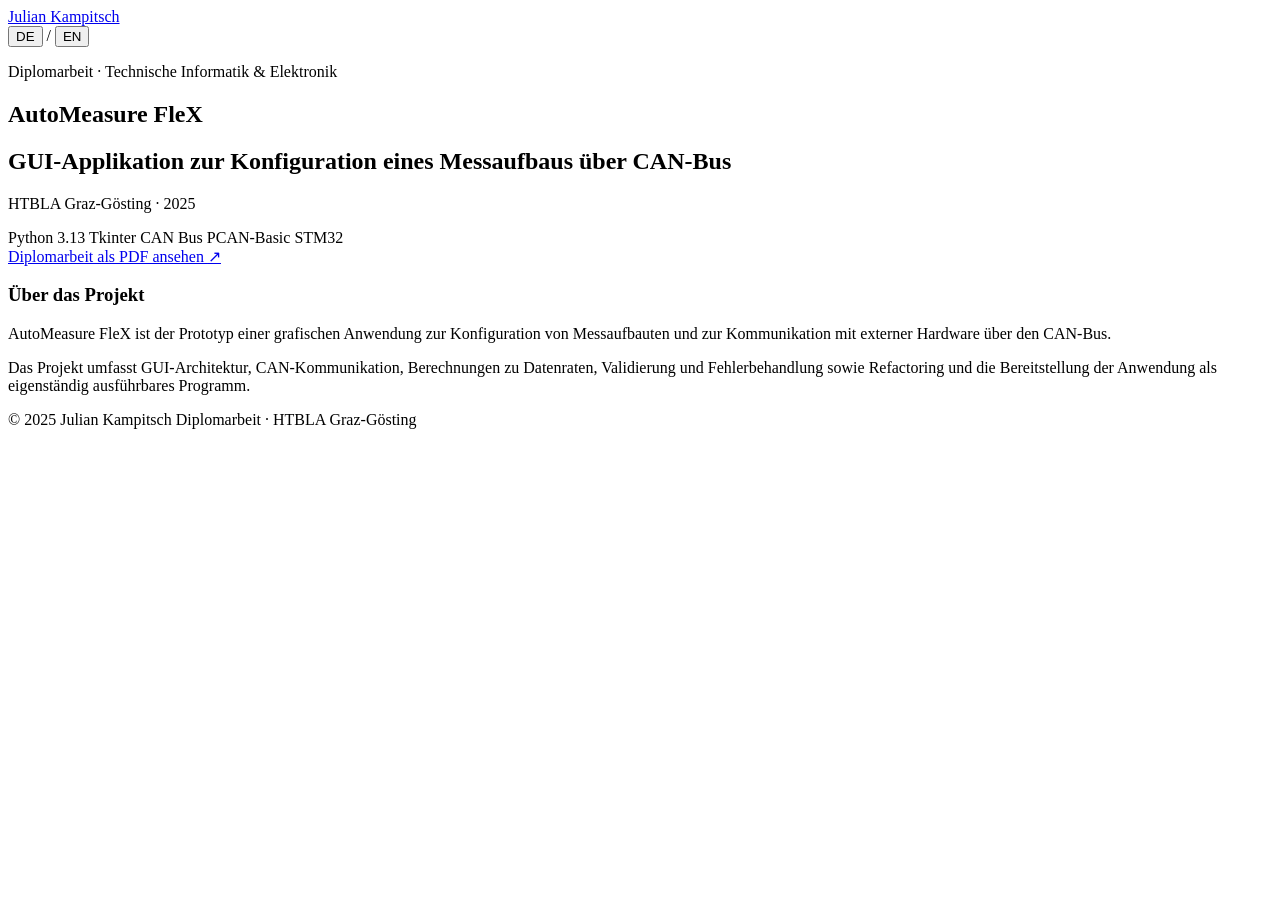
==== index.html @ 637b9cd3 "Update index.html" ====
<!DOCTYPE html>
<html lang="de">
<head>
    <meta charset="UTF-8">
    <meta name="viewport" content="width=device-width, initial-scale=1.0">

    <title>AutoMeasure FleX · Julian Kampitsch</title>

    <meta
        name="description"
        content="AutoMeasure FleX – GUI-Applikation zur Konfiguration eines Messaufbaus über CAN-Bus. HTL-Kolleg-Diplomarbeit von Julian Kampitsch."
    >

    <link rel="stylesheet" href="style.css">
</head>

<body>

    <main class="page">

        <header class="header">
            <a class="name" href="../">Julian Kampitsch</a>

            <nav class="language-switch" aria-label="Sprache auswählen">
                <button class="lang-btn active" data-lang="de">DE</button>
                <span>/</span>
                <button class="lang-btn" data-lang="en">EN</button>
            </nav>
        </header>


        <section class="hero">

            <p class="eyebrow"
               data-de="Diplomarbeit · Technische Informatik & Elektronik"
               data-en="Diploma thesis · Computer Engineering & Electronics">
                Diplomarbeit · Technische Informatik & Elektronik
            </p>

            <h1>AutoMeasure FleX</h1>

            <h2
                data-de="GUI-Applikation zur Konfiguration eines Messaufbaus über CAN-Bus"
                data-en="GUI Application for Configuring a Measurement Setup via CAN Bus">
                GUI-Applikation zur Konfiguration eines Messaufbaus über CAN-Bus
            </h2>

            <p class="meta">
                HTBLA Graz-Gösting · 2025
            </p>

            <div class="tech-stack" aria-label="Verwendete Technologien">
                <span>Python 3.13</span>
                <span>Tkinter</span>
                <span>CAN Bus</span>
                <span>PCAN-Basic</span>
                <span>STM32</span>
            </div>

            <a
                class="pdf-button"
                href="AutoMeasure_FleX_Julian_Kampitsch.pdf"
                target="_blank"
                rel="noopener"
            >
                <span
                    data-de="Diplomarbeit als PDF ansehen"
                    data-en="View thesis as PDF">
                    Diplomarbeit als PDF ansehen
                </span>
                <span class="arrow">↗</span>
            </a>

        </section>


        <section class="about">

            <h3
                data-de="Über das Projekt"
                data-en="About the project">
                Über das Projekt
            </h3>

            <p
                data-de="AutoMeasure FleX ist der Prototyp einer grafischen Anwendung zur Konfiguration von Messaufbauten und zur Kommunikation mit externer Hardware über den CAN-Bus."
                data-en="AutoMeasure FleX is a prototype graphical application for configuring measurement setups and communicating with external hardware via the CAN bus.">
                AutoMeasure FleX ist der Prototyp einer grafischen Anwendung
                zur Konfiguration von Messaufbauten und zur Kommunikation mit
                externer Hardware über den CAN-Bus.
            </p>

            <p
                data-de="Das Projekt umfasst GUI-Architektur, CAN-Kommunikation, Berechnungen zu Datenraten, Validierung und Fehlerbehandlung sowie Refactoring und die Bereitstellung der Anwendung als eigenständig ausführbares Programm."
                data-en="The project covers GUI architecture, CAN communication, data-rate calculations, validation and error handling, refactoring, and packaging the application as a standalone executable.">
                Das Projekt umfasst GUI-Architektur, CAN-Kommunikation,
                Berechnungen zu Datenraten, Validierung und Fehlerbehandlung
                sowie Refactoring und die Bereitstellung der Anwendung als
                eigenständig ausführbares Programm.
            </p>

        </section>


        <footer>
            <span>© 2025 Julian Kampitsch</span>

            <span
                data-de="Diplomarbeit · HTBLA Graz-Gösting"
                data-en="Diploma thesis · HTBLA Graz-Gösting">
                Diplomarbeit · HTBLA Graz-Gösting
            </span>
        </footer>

    </main>


    <script>
        const buttons = document.querySelectorAll(".lang-btn");
        const translatedElements = document.querySelectorAll("[data-de][data-en]");

        function setLanguage(language) {
            document.documentElement.lang = language;

            translatedElements.forEach(element => {
                element.textContent = element.dataset[language];
            });

            buttons.forEach(button => {
                button.classList.toggle(
                    "active",
                    button.dataset.lang === language
                );
            });
        }

        buttons.forEach(button => {
            button.addEventListener("click", () => {
                setLanguage(button.dataset.lang);
            });
        });
    </script>

</body>
</html>
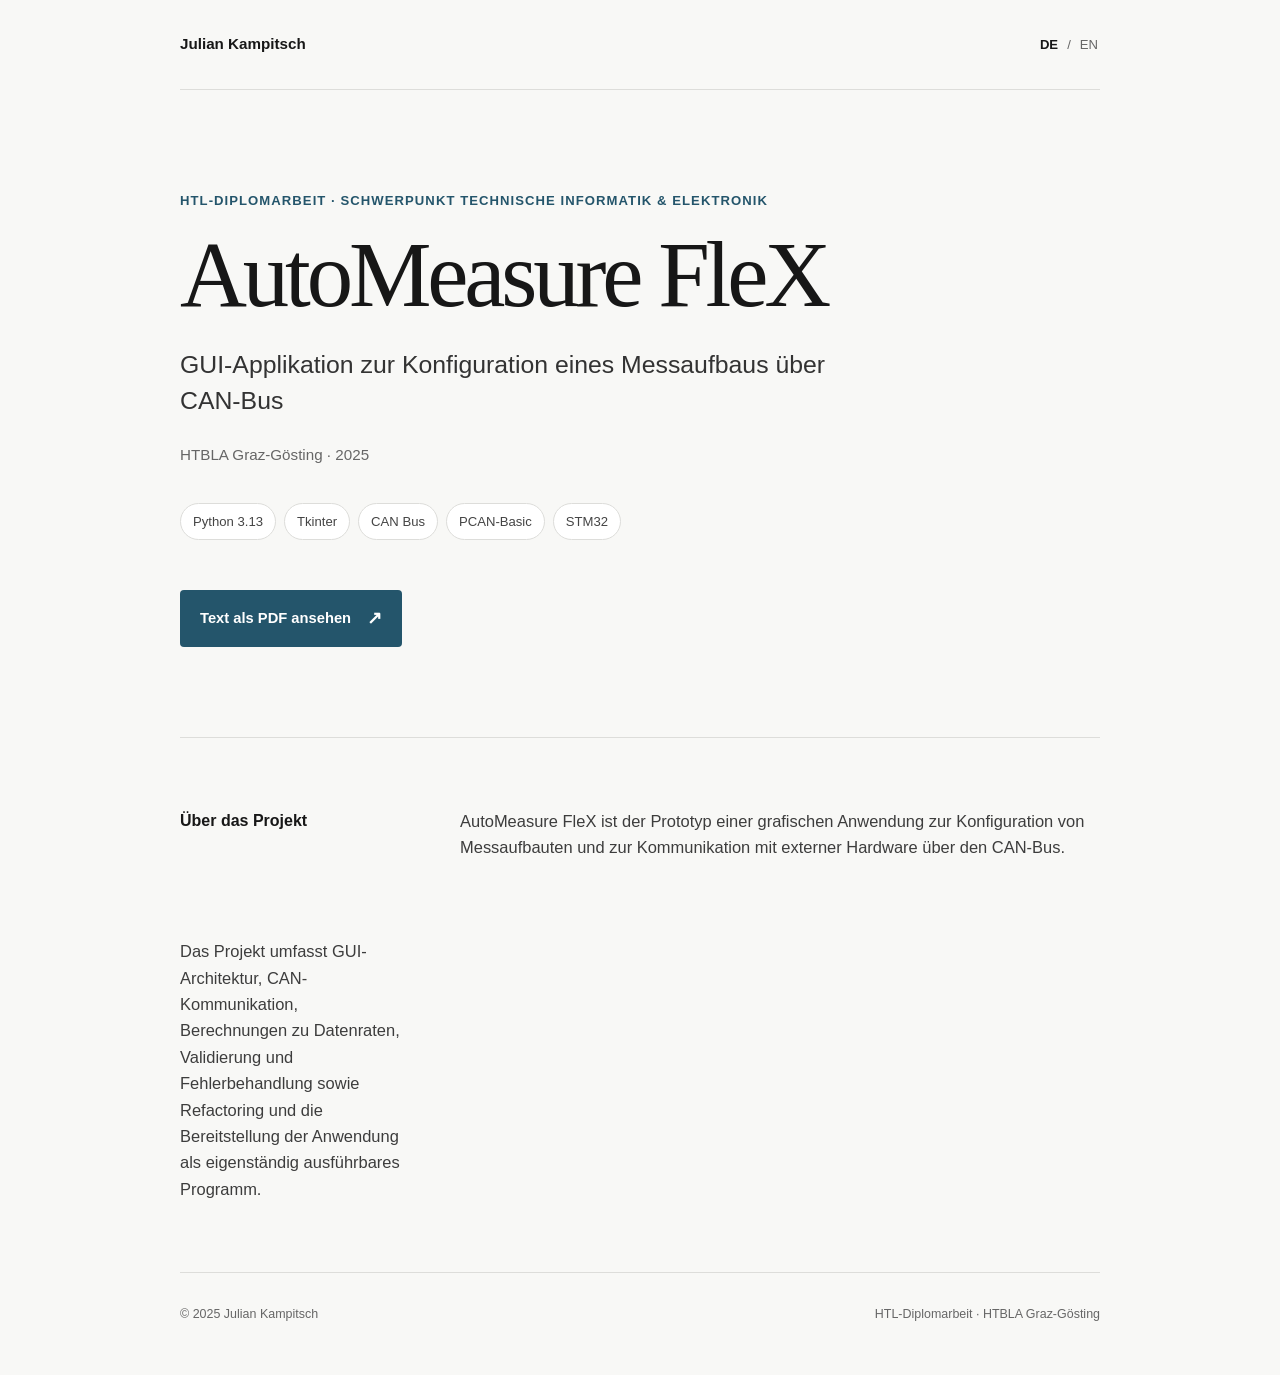
==== commit 6a9ee5ae: "Update index.html" ====
--- a/index.html
+++ b/index.html
@@ -32,9 +32,9 @@
         <section class="hero">
 
             <p class="eyebrow"
-               data-de="Diplomarbeit · Technische Informatik & Elektronik"
-               data-en="Diploma thesis · Computer Engineering & Electronics">
-                Diplomarbeit · Technische Informatik & Elektronik
+               data-de="HTL-Diplomarbeit · Technische Informatik & Elektronik"
+               data-en="HTL-Diploma thesis · Computer Engineering & Electronics">
+                HTL-Diplomarbeit · Schwerpunkt Technische Informatik & Elektronik
             </p>
 
             <h1>AutoMeasure FleX</h1>
@@ -59,14 +59,14 @@
 
             <a
                 class="pdf-button"
-                href="AutoMeasure_FleX_Julian_Kampitsch.pdf"
+                href="__10__abschluss_kampitsch_public.pdf"
                 target="_blank"
                 rel="noopener"
             >
                 <span
                     data-de="Diplomarbeit als PDF ansehen"
                     data-en="View thesis as PDF">
-                    Diplomarbeit als PDF ansehen
+                    Text als PDF ansehen
                 </span>
                 <span class="arrow">↗</span>
             </a>
@@ -108,7 +108,7 @@
             <span
                 data-de="Diplomarbeit · HTBLA Graz-Gösting"
                 data-en="Diploma thesis · HTBLA Graz-Gösting">
-                Diplomarbeit · HTBLA Graz-Gösting
+                HTL-Diplomarbeit · HTBLA Graz-Gösting
             </span>
         </footer>
 
--- a/style.css
+++ b/style.css
@@ -0,0 +1,290 @@
+:root {
+    --background: #f8f8f6;
+    --surface: #ffffff;
+    --text: #171717;
+    --muted: #666666;
+    --border: #ddddda;
+    --accent: #24556b;
+    --accent-dark: #183c4d;
+
+    --max-width: 920px;
+}
+
+
+* {
+    box-sizing: border-box;
+}
+
+
+html {
+    scroll-behavior: smooth;
+}
+
+
+body {
+    margin: 0;
+    background: var(--background);
+    color: var(--text);
+
+    font-family:
+        Inter,
+        -apple-system,
+        BlinkMacSystemFont,
+        "Segoe UI",
+        Roboto,
+        Helvetica,
+        Arial,
+        sans-serif;
+
+    line-height: 1.6;
+}
+
+
+.page {
+    width: min(calc(100% - 40px), var(--max-width));
+    margin: 0 auto;
+}
+
+
+/* Header */
+
+.header {
+    display: flex;
+    justify-content: space-between;
+    align-items: center;
+
+    padding: 32px 0;
+    border-bottom: 1px solid var(--border);
+}
+
+
+.name {
+    color: var(--text);
+    font-size: 0.95rem;
+    font-weight: 600;
+    text-decoration: none;
+}
+
+
+.language-switch {
+    display: flex;
+    align-items: center;
+    gap: 7px;
+
+    color: var(--muted);
+    font-size: 0.82rem;
+}
+
+
+.lang-btn {
+    appearance: none;
+    border: 0;
+    padding: 2px;
+
+    background: none;
+    color: var(--muted);
+
+    font: inherit;
+    cursor: pointer;
+}
+
+
+.lang-btn:hover,
+.lang-btn.active {
+    color: var(--text);
+}
+
+
+.lang-btn.active {
+    font-weight: 700;
+}
+
+
+/* Hero */
+
+.hero {
+    padding: 100px 0 90px;
+}
+
+
+.eyebrow {
+    margin: 0 0 20px;
+
+    color: var(--accent);
+    font-size: 0.82rem;
+    font-weight: 650;
+
+    letter-spacing: 0.08em;
+    text-transform: uppercase;
+}
+
+
+h1 {
+    margin: 0;
+
+    font-family:
+        Georgia,
+        "Times New Roman",
+        serif;
+
+    font-size: clamp(3rem, 8vw, 5.8rem);
+    font-weight: 500;
+    line-height: 0.95;
+
+    letter-spacing: -0.045em;
+}
+
+
+h2 {
+    max-width: 700px;
+    margin: 28px 0 0;
+
+    color: #333333;
+    font-size: clamp(1.15rem, 2.8vw, 1.55rem);
+    font-weight: 400;
+    line-height: 1.45;
+}
+
+
+.meta {
+    margin: 24px 0 0;
+
+    color: var(--muted);
+    font-size: 0.95rem;
+}
+
+
+.tech-stack {
+    display: flex;
+    flex-wrap: wrap;
+    gap: 8px;
+
+    margin: 36px 0;
+}
+
+
+.tech-stack span {
+    padding: 7px 12px;
+
+    border: 1px solid var(--border);
+    border-radius: 100px;
+
+    background: var(--surface);
+    color: #444444;
+
+    font-size: 0.82rem;
+}
+
+
+.pdf-button {
+    display: inline-flex;
+    align-items: center;
+    gap: 16px;
+
+    margin-top: 14px;
+    padding: 14px 20px;
+
+    border-radius: 4px;
+
+    background: var(--accent);
+    color: white;
+
+    font-size: 0.92rem;
+    font-weight: 600;
+
+    text-decoration: none;
+
+    transition:
+        background 0.2s ease,
+        transform 0.2s ease;
+}
+
+
+.pdf-button:hover {
+    background: var(--accent-dark);
+    transform: translateY(-1px);
+}
+
+
+.arrow {
+    font-size: 1.1rem;
+}
+
+
+/* About */
+
+.about {
+    display: grid;
+    grid-template-columns: 220px 1fr;
+    gap: 60px;
+
+    padding: 70px 0;
+
+    border-top: 1px solid var(--border);
+    border-bottom: 1px solid var(--border);
+}
+
+
+.about h3 {
+    margin: 0;
+
+    font-size: 1rem;
+    font-weight: 650;
+}
+
+
+.about p {
+    max-width: 650px;
+    margin: 0 0 18px;
+
+    color: #3d3d3d;
+    font-size: 1.03rem;
+}
+
+
+.about p:last-child {
+    margin-bottom: 0;
+}
+
+
+/* Footer */
+
+footer {
+    display: flex;
+    justify-content: space-between;
+    gap: 20px;
+
+    padding: 32px 0 50px;
+
+    color: var(--muted);
+    font-size: 0.78rem;
+}
+
+
+/* Mobile */
+
+@media (max-width: 650px) {
+
+    .page {
+        width: min(calc(100% - 32px), var(--max-width));
+    }
+
+    .header {
+        padding: 24px 0;
+    }
+
+    .hero {
+        padding: 70px 0 65px;
+    }
+
+    .about {
+        grid-template-columns: 1fr;
+        gap: 24px;
+
+        padding: 50px 0;
+    }
+
+    footer {
+        flex-direction: column;
+    }
+}
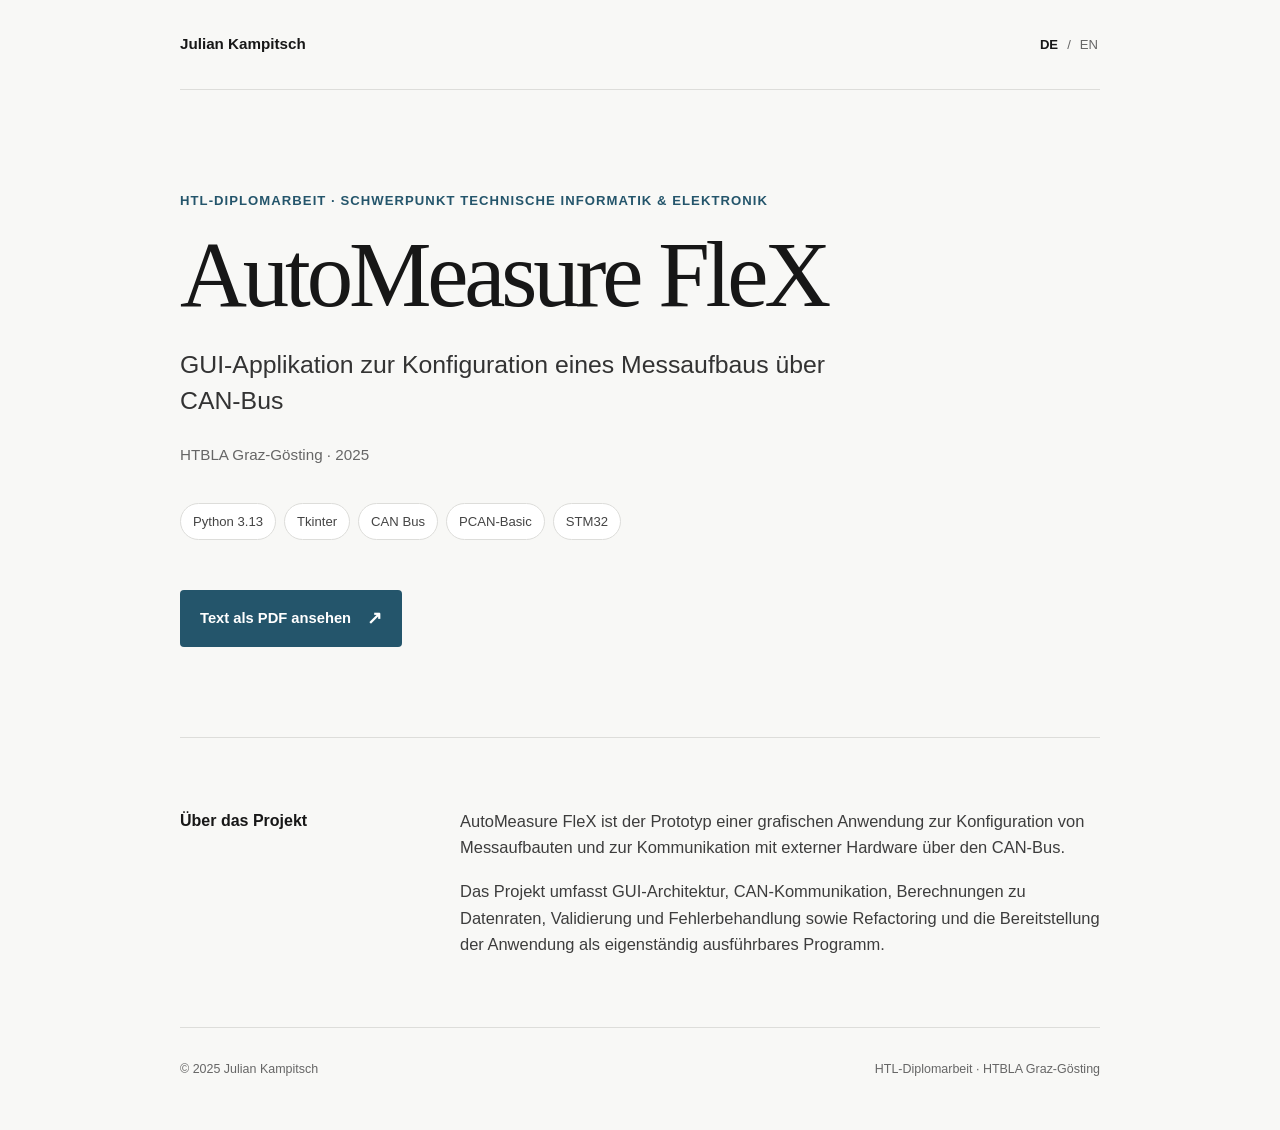
==== commit 20795e35: "Update index.html" ====
--- a/index.html
+++ b/index.html
@@ -19,7 +19,7 @@
     <main class="page">
 
         <header class="header">
-            <a class="name" href="../">Julian Kampitsch</a>
+            <a class="name" href="https://lo0pin.github.io/web/index.html">Julian Kampitsch</a>
 
             <nav class="language-switch" aria-label="Sprache auswählen">
                 <button class="lang-btn active" data-lang="de">DE</button>
@@ -74,32 +74,36 @@
         </section>
 
 
-        <section class="about">
+<section class="about">
 
-            <h3
-                data-de="Über das Projekt"
-                data-en="About the project">
-                Über das Projekt
-            </h3>
+    <div class="about-label">
+        <h3
+            data-de="Über das Projekt"
+            data-en="About the project">
+            Über das Projekt
+        </h3>
+    </div>
 
-            <p
-                data-de="AutoMeasure FleX ist der Prototyp einer grafischen Anwendung zur Konfiguration von Messaufbauten und zur Kommunikation mit externer Hardware über den CAN-Bus."
-                data-en="AutoMeasure FleX is a prototype graphical application for configuring measurement setups and communicating with external hardware via the CAN bus.">
-                AutoMeasure FleX ist der Prototyp einer grafischen Anwendung
-                zur Konfiguration von Messaufbauten und zur Kommunikation mit
-                externer Hardware über den CAN-Bus.
-            </p>
+    <div class="about-content">
+        <p
+            data-de="AutoMeasure FleX ist der Prototyp einer grafischen Anwendung zur Konfiguration von Messaufbauten und zur Kommunikation mit externer Hardware über den CAN-Bus."
+            data-en="AutoMeasure FleX is a prototype graphical application for configuring measurement setups and communicating with external hardware via the CAN bus.">
+            AutoMeasure FleX ist der Prototyp einer grafischen Anwendung
+            zur Konfiguration von Messaufbauten und zur Kommunikation mit
+            externer Hardware über den CAN-Bus.
+        </p>
 
-            <p
-                data-de="Das Projekt umfasst GUI-Architektur, CAN-Kommunikation, Berechnungen zu Datenraten, Validierung und Fehlerbehandlung sowie Refactoring und die Bereitstellung der Anwendung als eigenständig ausführbares Programm."
-                data-en="The project covers GUI architecture, CAN communication, data-rate calculations, validation and error handling, refactoring, and packaging the application as a standalone executable.">
-                Das Projekt umfasst GUI-Architektur, CAN-Kommunikation,
-                Berechnungen zu Datenraten, Validierung und Fehlerbehandlung
-                sowie Refactoring und die Bereitstellung der Anwendung als
-                eigenständig ausführbares Programm.
-            </p>
+        <p
+            data-de="Das Projekt umfasst GUI-Architektur, CAN-Kommunikation, Berechnungen zu Datenraten, Validierung und Fehlerbehandlung sowie Refactoring und die Bereitstellung der Anwendung als eigenständig ausführbares Programm."
+            data-en="The project covers GUI architecture, CAN communication, data-rate calculations, validation and error handling, refactoring, and packaging the application as a standalone executable.">
+            Das Projekt umfasst GUI-Architektur, CAN-Kommunikation,
+            Berechnungen zu Datenraten, Validierung und Fehlerbehandlung
+            sowie Refactoring und die Bereitstellung der Anwendung als
+            eigenständig ausführbares Programm.
+        </p>
+    </div>
 
-        </section>
+</section>
 
 
         <footer>
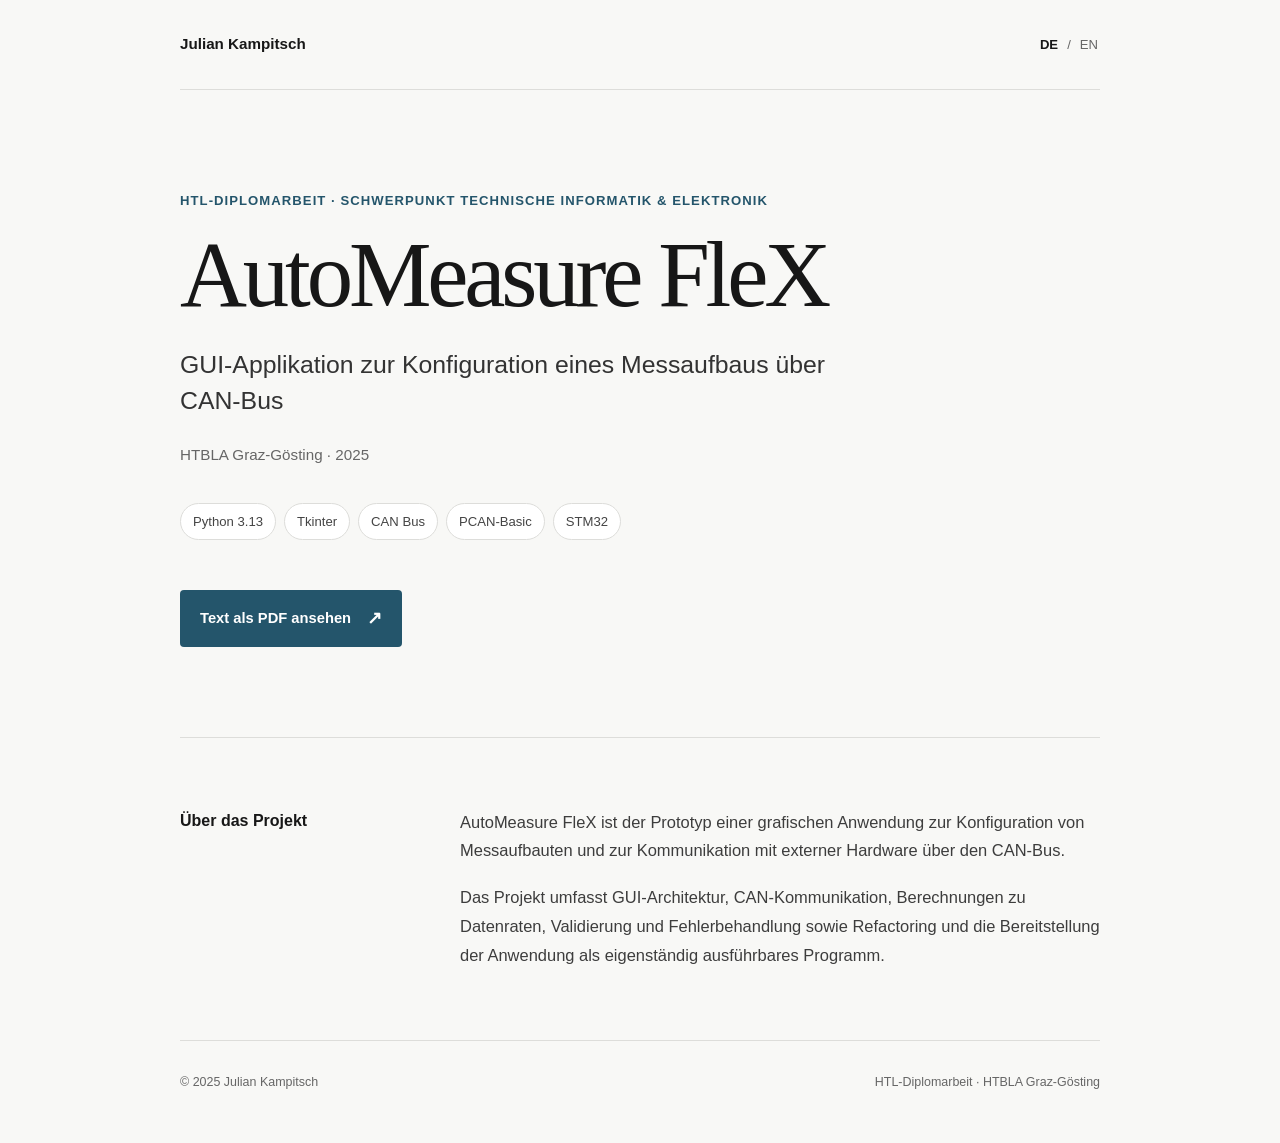
==== commit 98815c3d: "Update index.html" ====
--- a/index.html
+++ b/index.html
@@ -59,7 +59,7 @@
 
             <a
                 class="pdf-button"
-                href="__10__abschluss_kampitsch_public.pdf"
+                href="abschluss_kampitsch_public.pdf"
                 target="_blank"
                 rel="noopener"
             >
--- a/style.css
+++ b/style.css
@@ -212,10 +212,9 @@
 
 
 /* About */
-
 .about {
     display: grid;
-    grid-template-columns: 220px 1fr;
+    grid-template-columns: 220px minmax(0, 1fr);
     gap: 60px;
 
     padding: 70px 0;
@@ -224,28 +223,28 @@
     border-bottom: 1px solid var(--border);
 }
 
-
-.about h3 {
+.about-label h3 {
     margin: 0;
 
     font-size: 1rem;
     font-weight: 650;
 }
 
-
-.about p {
-    max-width: 650px;
+.about-content {
+    max-width: 700px;
+}
+
+.about-content p {
     margin: 0 0 18px;
 
     color: #3d3d3d;
     font-size: 1.03rem;
-}
-
-
-.about p:last-child {
+    line-height: 1.75;
+}
+
+.about-content p:last-child {
     margin-bottom: 0;
 }
-
 
 /* Footer */
 
@@ -262,7 +261,6 @@
 
 
 /* Mobile */
-
 @media (max-width: 650px) {
 
     .page {
@@ -284,6 +282,10 @@
         padding: 50px 0;
     }
 
+    .about-content {
+        max-width: 100%;
+    }
+
     footer {
         flex-direction: column;
     }
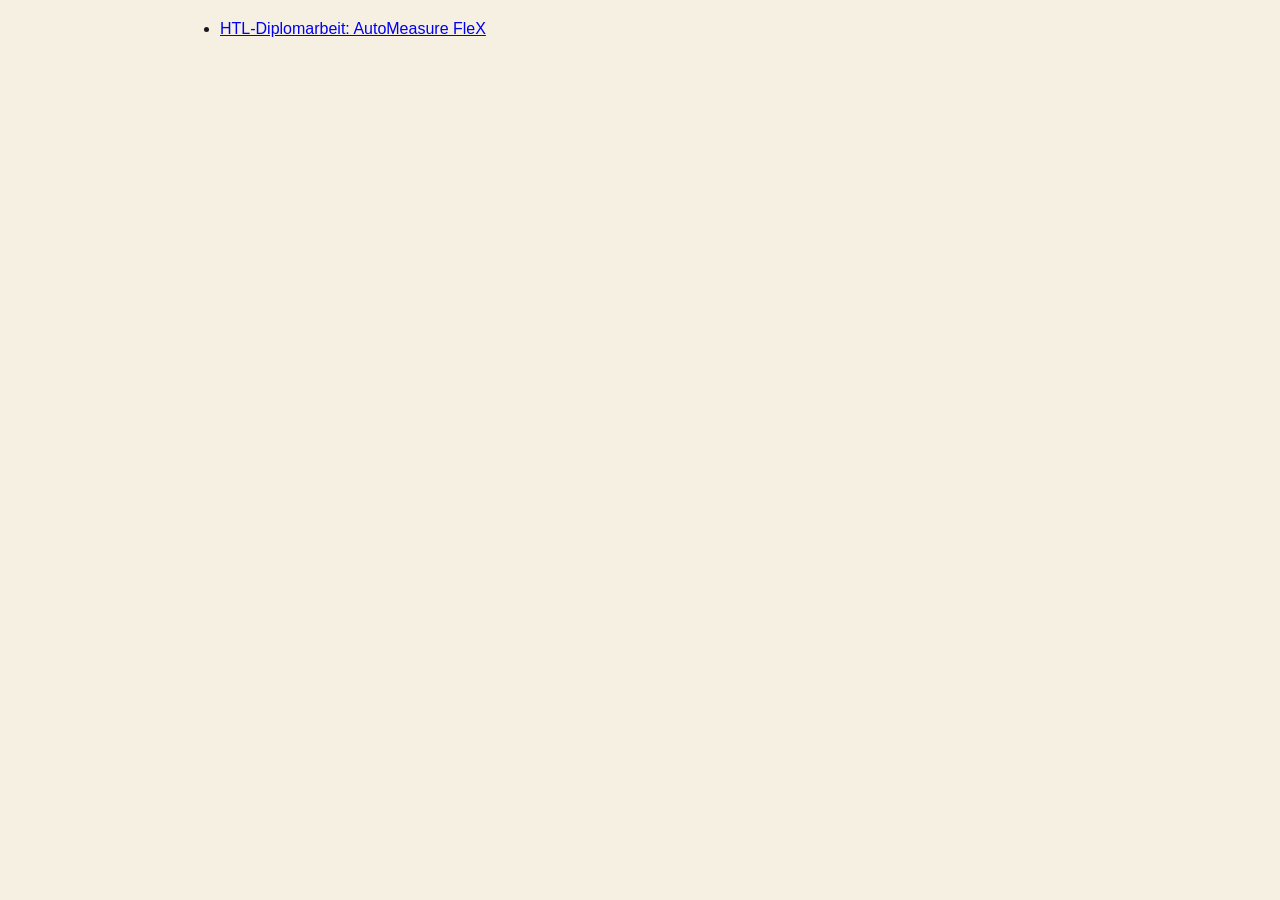
==== commit 89f9d688: "Update index.html" ====
--- a/index.html
+++ b/index.html
@@ -4,12 +4,9 @@
     <meta charset="UTF-8">
     <meta name="viewport" content="width=device-width, initial-scale=1.0">
 
-    <title>AutoMeasure FleX · Julian Kampitsch</title>
+    <title>Julian Kampitsch</title>
 
-    <meta
-        name="description"
-        content="AutoMeasure FleX – GUI-Applikation zur Konfiguration eines Messaufbaus über CAN-Bus. HTL-Kolleg-Diplomarbeit von Julian Kampitsch."
-    >
+
 
     <link rel="stylesheet" href="style.css">
 </head>
@@ -18,132 +15,14 @@
 
     <main class="page">
 
-        <header class="header">
-            <a class="name" href="https://lo0pin.github.io/web/index.html">Julian Kampitsch</a>
-
-            <nav class="language-switch" aria-label="Sprache auswählen">
-                <button class="lang-btn active" data-lang="de">DE</button>
-                <span>/</span>
-                <button class="lang-btn" data-lang="en">EN</button>
-            </nav>
-        </header>
-
-
-        <section class="hero">
-
-            <p class="eyebrow"
-               data-de="HTL-Diplomarbeit · Technische Informatik & Elektronik"
-               data-en="HTL-Diploma thesis · Computer Engineering & Electronics">
-                HTL-Diplomarbeit · Schwerpunkt Technische Informatik & Elektronik
-            </p>
-
-            <h1>AutoMeasure FleX</h1>
-
-            <h2
-                data-de="GUI-Applikation zur Konfiguration eines Messaufbaus über CAN-Bus"
-                data-en="GUI Application for Configuring a Measurement Setup via CAN Bus">
-                GUI-Applikation zur Konfiguration eines Messaufbaus über CAN-Bus
-            </h2>
-
-            <p class="meta">
-                HTBLA Graz-Gösting · 2025
-            </p>
-
-            <div class="tech-stack" aria-label="Verwendete Technologien">
-                <span>Python 3.13</span>
-                <span>Tkinter</span>
-                <span>CAN Bus</span>
-                <span>PCAN-Basic</span>
-                <span>STM32</span>
-            </div>
-
-            <a
-                class="pdf-button"
-                href="abschluss_kampitsch_public.pdf"
-                target="_blank"
-                rel="noopener"
-            >
-                <span
-                    data-de="Diplomarbeit als PDF ansehen"
-                    data-en="View thesis as PDF">
-                    Text als PDF ansehen
-                </span>
-                <span class="arrow">↗</span>
-            </a>
-
-        </section>
-
-
-<section class="about">
-
-    <div class="about-label">
-        <h3
-            data-de="Über das Projekt"
-            data-en="About the project">
-            Über das Projekt
-        </h3>
-    </div>
-
-    <div class="about-content">
-        <p
-            data-de="AutoMeasure FleX ist der Prototyp einer grafischen Anwendung zur Konfiguration von Messaufbauten und zur Kommunikation mit externer Hardware über den CAN-Bus."
-            data-en="AutoMeasure FleX is a prototype graphical application for configuring measurement setups and communicating with external hardware via the CAN bus.">
-            AutoMeasure FleX ist der Prototyp einer grafischen Anwendung
-            zur Konfiguration von Messaufbauten und zur Kommunikation mit
-            externer Hardware über den CAN-Bus.
-        </p>
-
-        <p
-            data-de="Das Projekt umfasst GUI-Architektur, CAN-Kommunikation, Berechnungen zu Datenraten, Validierung und Fehlerbehandlung sowie Refactoring und die Bereitstellung der Anwendung als eigenständig ausführbares Programm."
-            data-en="The project covers GUI architecture, CAN communication, data-rate calculations, validation and error handling, refactoring, and packaging the application as a standalone executable.">
-            Das Projekt umfasst GUI-Architektur, CAN-Kommunikation,
-            Berechnungen zu Datenraten, Validierung und Fehlerbehandlung
-            sowie Refactoring und die Bereitstellung der Anwendung als
-            eigenständig ausführbares Programm.
-        </p>
-    </div>
-
-</section>
-
-
-        <footer>
-            <span>© 2025 Julian Kampitsch</span>
-
-            <span
-                data-de="Diplomarbeit · HTBLA Graz-Gösting"
-                data-en="Diploma thesis · HTBLA Graz-Gösting">
-                HTL-Diplomarbeit · HTBLA Graz-Gösting
-            </span>
-        </footer>
+<ul>
+    <li><a href="automeasure_flex.html">HTL-Diplomarbeit: AutoMeasure FleX</a></li>
+</ul>
 
     </main>
 
 
-    <script>
-        const buttons = document.querySelectorAll(".lang-btn");
-        const translatedElements = document.querySelectorAll("[data-de][data-en]");
 
-        function setLanguage(language) {
-            document.documentElement.lang = language;
-
-            translatedElements.forEach(element => {
-                element.textContent = element.dataset[language];
-            });
-
-            buttons.forEach(button => {
-                button.classList.toggle(
-                    "active",
-                    button.dataset.lang === language
-                );
-            });
-        }
-
-        buttons.forEach(button => {
-            button.addEventListener("click", () => {
-                setLanguage(button.dataset.lang);
-            });
-        });
-    </script>
 
 </body>
 </html>
--- a/style.css
+++ b/style.css
@@ -1,5 +1,5 @@
 :root {
-    --background: #f8f8f6;
+    --background: #f5f0e1;
     --surface: #ffffff;
     --text: #171717;
     --muted: #666666;
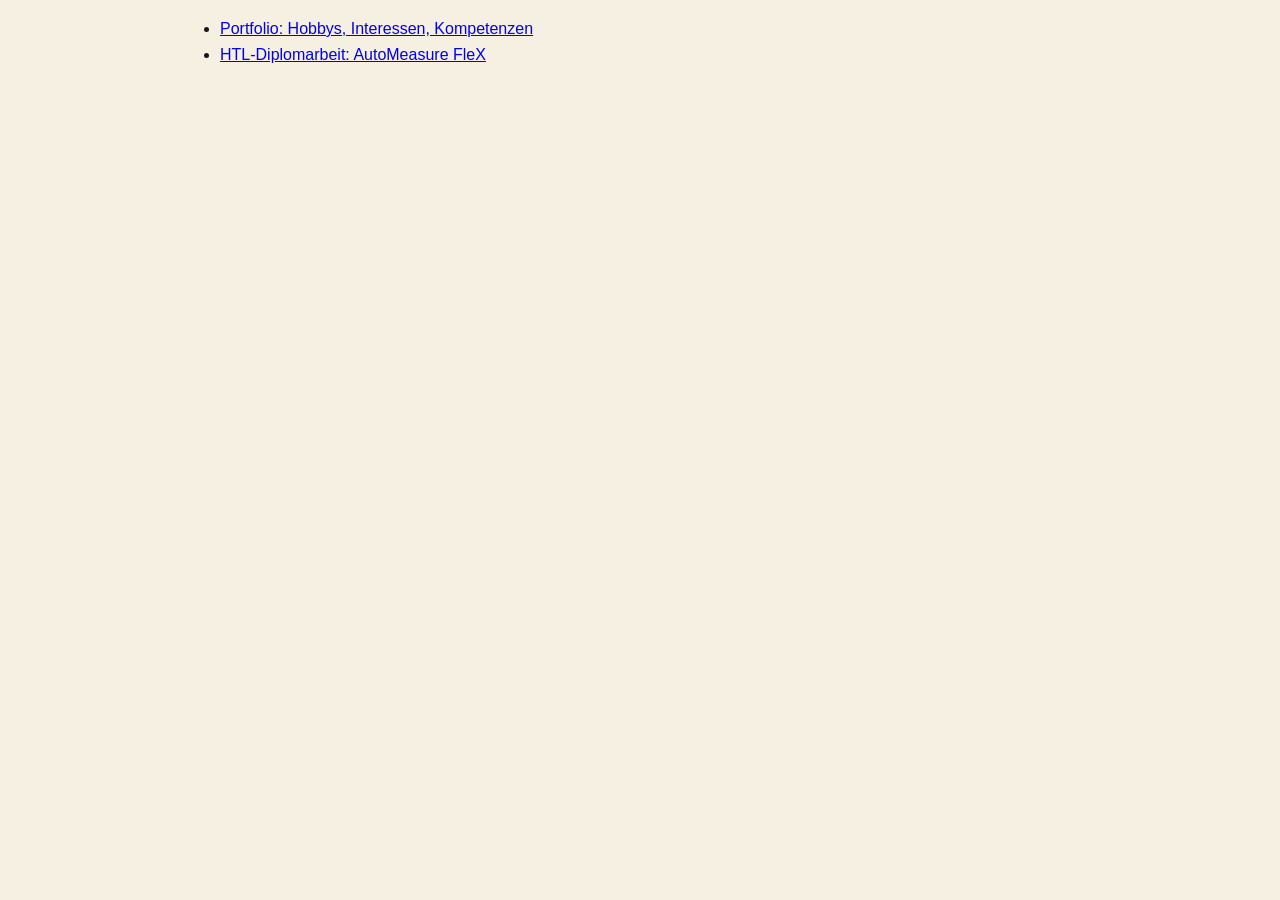
==== commit 53455a8e: "Update index.html" ====
--- a/index.html
+++ b/index.html
@@ -16,7 +16,9 @@
     <main class="page">
 
 <ul>
+    <li><a href="portfolio.html">Portfolio: Hobbys, Interessen, Kompetenzen</a></li>
     <li><a href="automeasure_flex.html">HTL-Diplomarbeit: AutoMeasure FleX</a></li>
+
 </ul>
 
     </main>
--- a/style.css
+++ b/style.css
@@ -290,3 +290,348 @@
         flex-direction: column;
     }
 }
+
+
+/* ==================================================
+   Portfolio
+================================================== */
+
+
+/* Header navigation */
+
+.header-right {
+    display: flex;
+    align-items: center;
+    gap: 32px;
+}
+
+
+.main-nav {
+    display: flex;
+    align-items: center;
+    gap: 22px;
+}
+
+
+.main-nav a {
+    color: var(--muted);
+
+    font-size: 0.82rem;
+    font-weight: 500;
+
+    text-decoration: none;
+}
+
+
+.main-nav a:hover,
+.main-nav a.active {
+    color: var(--text);
+}
+
+
+.main-nav a.active {
+    font-weight: 650;
+}
+
+
+/* Portfolio hero */
+
+.portfolio-hero {
+    padding: 100px 0 95px;
+}
+
+
+.portfolio-hero h1 {
+    margin-bottom: 34px;
+}
+
+
+.portfolio-intro {
+    max-width: 680px;
+
+    margin: 0;
+
+    color: #3d3d3d;
+
+    font-size: clamp(1.1rem, 2.4vw, 1.35rem);
+    line-height: 1.7;
+}
+
+
+/* Portfolio sections */
+
+.portfolio-section {
+    padding: 75px 0 90px;
+
+    border-top: 1px solid var(--border);
+}
+
+
+.section-heading {
+    display: grid;
+
+    grid-template-columns: 60px minmax(0, 1fr);
+
+    gap: 28px;
+
+    margin-bottom: 46px;
+}
+
+
+.section-number {
+    margin: 5px 0 0;
+
+    color: var(--accent);
+
+    font-size: 0.8rem;
+    font-weight: 650;
+
+    letter-spacing: 0.08em;
+}
+
+
+.section-heading h2 {
+    max-width: none;
+
+    margin: 0 0 8px;
+
+    color: var(--text);
+
+    font-family:
+        Georgia,
+        "Times New Roman",
+        serif;
+
+    font-size: clamp(1.8rem, 4vw, 2.6rem);
+    font-weight: 500;
+
+    letter-spacing: -0.025em;
+}
+
+
+.section-heading > div > p {
+    max-width: 650px;
+
+    margin: 0;
+
+    color: var(--muted);
+
+    font-size: 0.98rem;
+}
+
+
+/* Grid */
+
+.portfolio-grid {
+    display: grid;
+
+    grid-template-columns:
+        repeat(2, minmax(0, 1fr));
+
+    gap: 28px;
+}
+
+
+/* Cards */
+
+.portfolio-card {
+    overflow: hidden;
+
+    border: 1px solid var(--border);
+    border-radius: 5px;
+
+    background: var(--surface);
+}
+
+
+.portfolio-card-large {
+    grid-column: span 2;
+}
+
+
+.portfolio-card figure {
+    aspect-ratio: 16 / 10;
+
+    margin: 0;
+
+    overflow: hidden;
+
+    background: #ececea;
+}
+
+
+.portfolio-card-large figure {
+    aspect-ratio: 16 / 7;
+}
+
+
+.portfolio-card img {
+    display: block;
+
+    width: 100%;
+    height: 100%;
+
+    object-fit: cover;
+
+    transition: transform 0.35s ease;
+}
+
+
+.portfolio-card:hover img {
+    transform: scale(1.015);
+}
+
+
+.portfolio-card-content {
+    padding: 26px 28px 30px;
+}
+
+
+.portfolio-category {
+    margin: 0 0 9px;
+
+    color: var(--accent);
+
+    font-size: 0.72rem;
+    font-weight: 700;
+
+    letter-spacing: 0.09em;
+    text-transform: uppercase;
+}
+
+
+.portfolio-card h3 {
+    margin: 0 0 14px;
+
+    font-size: 1.25rem;
+    font-weight: 650;
+}
+
+
+.portfolio-card-content > p:not(.portfolio-category) {
+    margin: 0;
+
+    color: #444;
+
+    font-size: 0.94rem;
+    line-height: 1.7;
+}
+
+
+/* Tags */
+
+.portfolio-tags {
+    display: flex;
+    flex-wrap: wrap;
+
+    gap: 7px;
+
+    margin-top: 22px;
+}
+
+
+.portfolio-tags span {
+    padding: 5px 9px;
+
+    border: 1px solid var(--border);
+    border-radius: 100px;
+
+    color: var(--muted);
+
+    font-size: 0.7rem;
+}
+
+
+/* Tablet */
+
+@media (max-width: 800px) {
+
+    .header-right {
+        gap: 20px;
+    }
+
+
+    .main-nav {
+        gap: 14px;
+    }
+
+
+    .portfolio-grid {
+        grid-template-columns: 1fr;
+    }
+
+
+    .portfolio-card-large {
+        grid-column: auto;
+    }
+
+
+    .portfolio-card-large figure {
+        aspect-ratio: 16 / 10;
+    }
+
+}
+
+
+/* Mobile */
+
+@media (max-width: 650px) {
+
+    .header {
+        align-items: flex-start;
+    }
+
+
+    .header-right {
+        flex-direction: column;
+        align-items: flex-end;
+
+        gap: 8px;
+    }
+
+
+    .main-nav {
+        display: none;
+    }
+
+
+    .portfolio-hero {
+        padding: 70px 0 65px;
+    }
+
+
+    .portfolio-section {
+        padding: 55px 0 65px;
+    }
+
+
+    .section-heading {
+        grid-template-columns: 1fr;
+
+        gap: 8px;
+
+        margin-bottom: 32px;
+    }
+
+
+    .section-number {
+        margin: 0;
+    }
+
+
+    .portfolio-grid {
+        gap: 20px;
+    }
+
+
+    .portfolio-card-content {
+        padding: 22px;
+    }
+
+
+    .portfolio-card figure,
+    .portfolio-card-large figure {
+        aspect-ratio: 4 / 3;
+    }
+
+}
